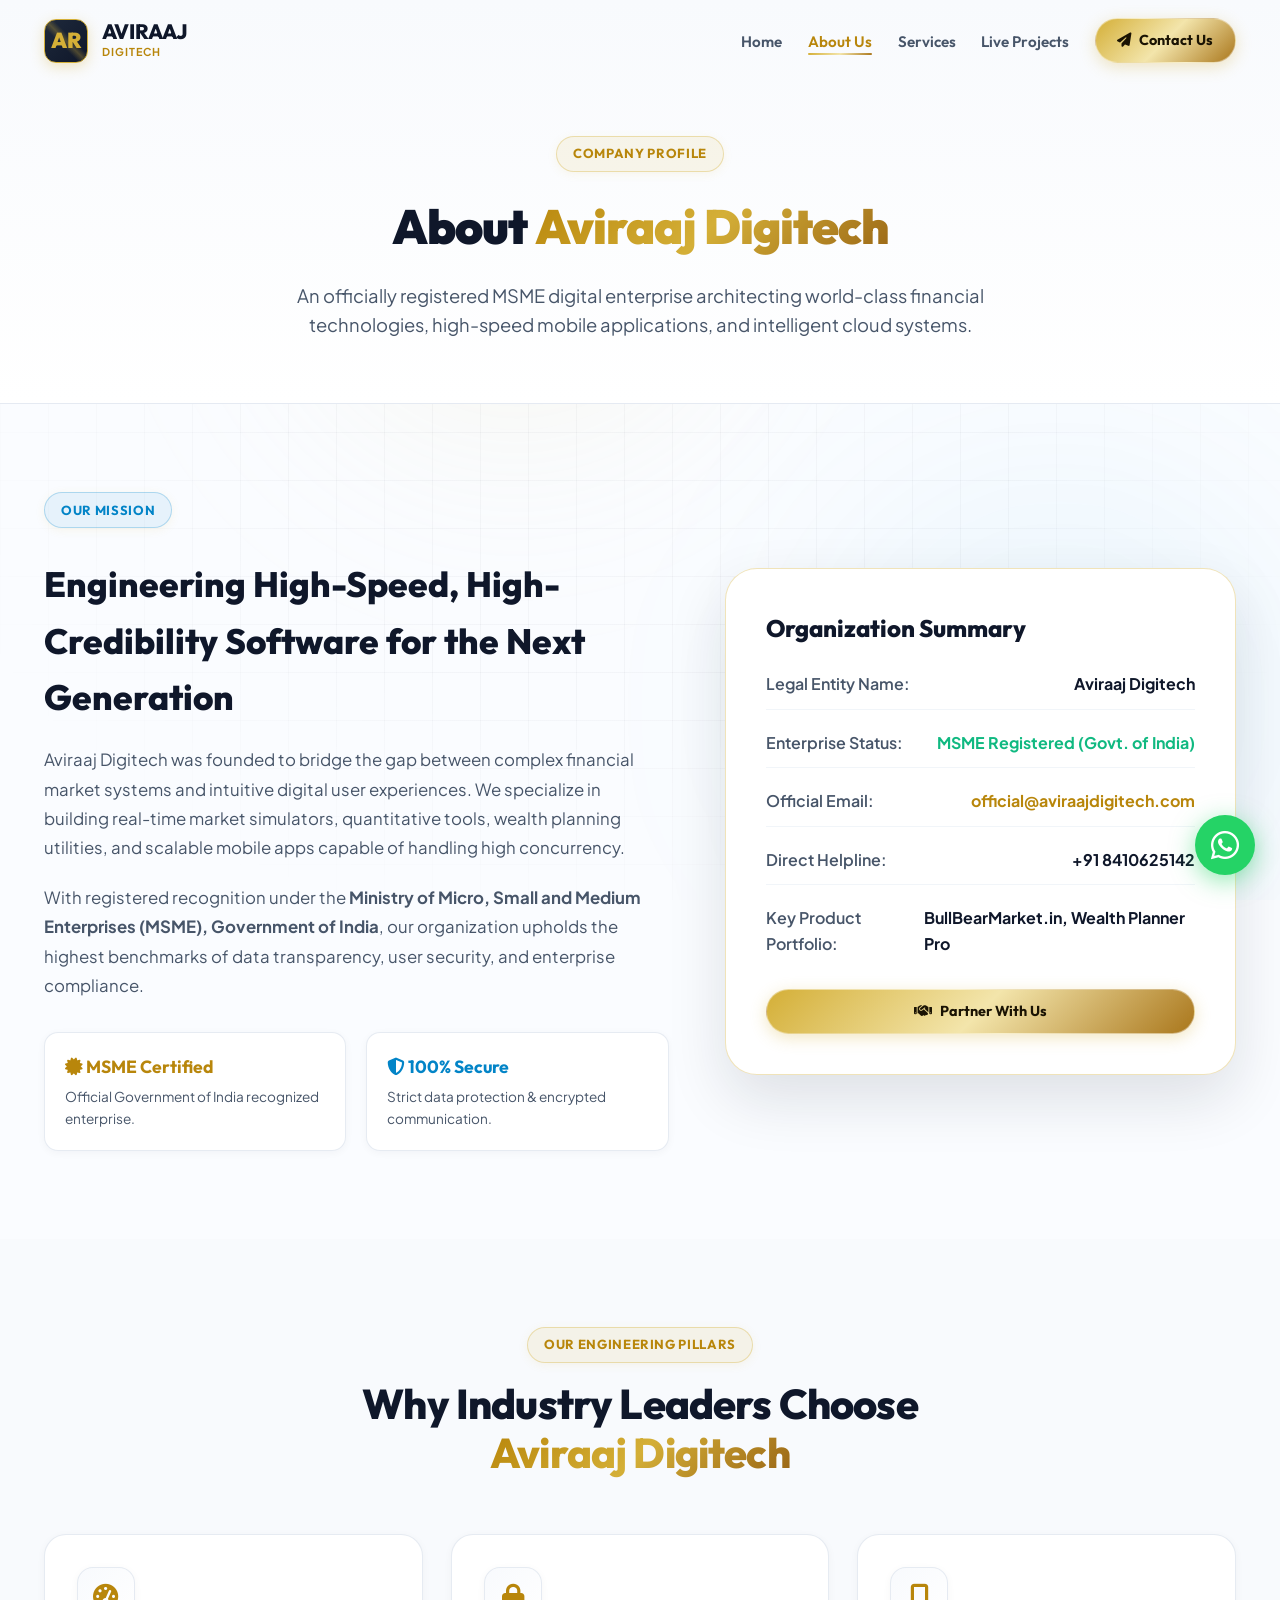
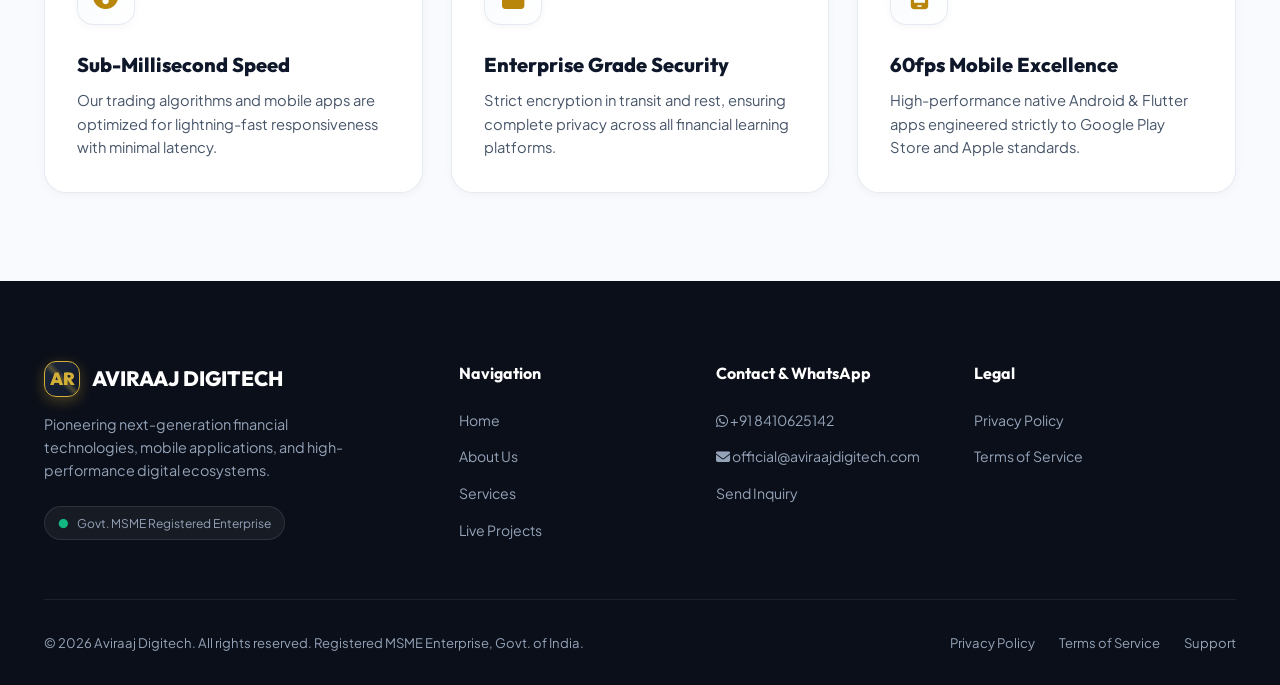
==== about.html @ 22d30ef0 "Transform to full multi-page architecture with real project screenshots, WhatsApp integration and MS" ====
<!DOCTYPE html>
<html lang="en">
<head>
  <meta charset="UTF-8">
  <meta name="viewport" content="width=device-width, initial-scale=1.0">
  <title>About Us | Aviraaj Digitech — MSME Registered Enterprise</title>
  <meta name="description" content="Learn about Aviraaj Digitech, an MSME registered digital technologies company engineering modern FinTech platforms, Android/iOS mobile apps, and scalable web software.">
  <meta name="robots" content="index, follow">
  <link rel="canonical" href="https://aviraajdigitech.com/about.html">

  <link rel="icon" type="image/jpeg" href="assets/logo.jpg">
  <link rel="stylesheet" href="https://cdnjs.cloudflare.com/ajax/libs/font-awesome/6.5.1/css/all.min.css">
  <link rel="stylesheet" href="css/style.css">
</head>
<body>

  <div class="ambient-bg">
    <div class="ambient-blob-1"></div>
    <div class="ambient-blob-2"></div>
    <div class="bg-grid-pattern"></div>
  </div>

  <a href="https://wa.me/918410625142?text=Hello%20Aviraaj%20Digitech%2C%20I%20want%20to%20know%20more%20about%20your%20company." target="_blank" rel="noopener noreferrer" class="floating-whatsapp-btn" title="Chat on WhatsApp with Aviraaj Digitech">
    <i class="fab fa-whatsapp"></i>
  </a>

  <!-- Header Navigation -->
  <header>
    <nav class="navbar scrolled" id="navbar">
      <div class="nav-container">
        <a href="index.html" class="brand-logo">
          <div class="brand-icon-box">AR</div>
          <div class="brand-text">
            <span class="brand-name">AVIRAAJ</span>
            <span class="brand-tagline">DIGITECH</span>
          </div>
        </a>

        <ul class="nav-menu" id="navMenu">
          <li><a href="index.html" class="nav-link">Home</a></li>
          <li><a href="about.html" class="nav-link active">About Us</a></li>
          <li><a href="services.html" class="nav-link">Services</a></li>
          <li><a href="projects.html" class="nav-link">Live Projects</a></li>
          <li><a href="contact.html" class="nav-cta-btn"><i class="fas fa-paper-plane"></i> Contact Us</a></li>
        </ul>

        <button class="mobile-toggle" id="mobileToggle" aria-label="Toggle navigation">
          <i class="fas fa-bars"></i>
        </button>
      </div>
    </nav>
  </header>

  <main>
    <!-- Page Hero Header -->
    <section class="page-hero">
      <div class="container">
        <span class="badge-tag">Company Profile</span>
        <h1 class="page-hero-title">About <span class="text-gold-gradient">Aviraaj Digitech</span></h1>
        <p class="page-hero-subtitle">
          An officially registered MSME digital enterprise architecting world-class financial technologies, high-speed mobile applications, and intelligent cloud systems.
        </p>
      </div>
    </section>

    <!-- Main About Section -->
    <section class="section">
      <div class="container">
        <div style="display:grid; grid-template-columns: 1.1fr 0.9fr; gap:3.5rem; align-items:center;">
          <div>
            <span class="badge-tag blue">Our Mission</span>
            <h2 style="font-family:var(--font-heading); font-size:2.2rem; font-weight:800; color:var(--text-dark); margin:0.75rem 0 1.25rem 0;">
              Engineering High-Speed, High-Credibility Software for the Next Generation
            </h2>
            <p style="color:var(--text-muted); font-size:1.05rem; line-height:1.75; margin-bottom:1.25rem;">
              Aviraaj Digitech was founded to bridge the gap between complex financial market systems and intuitive digital user experiences. We specialize in building real-time market simulators, quantitative tools, wealth planning utilities, and scalable mobile apps capable of handling high concurrency.
            </p>
            <p style="color:var(--text-muted); font-size:1.05rem; line-height:1.75; margin-bottom:2rem;">
              With registered recognition under the <strong>Ministry of Micro, Small and Medium Enterprises (MSME), Government of India</strong>, our organization upholds the highest benchmarks of data transparency, user security, and enterprise compliance.
            </p>

            <div style="display:grid; grid-template-columns: 1fr 1fr; gap:1.25rem;">
              <div style="background:#FFFFFF; border:1px solid var(--border-subtle); padding:1.25rem; border-radius:var(--radius-md); box-shadow:var(--shadow-sm);">
                <h4 style="font-family:var(--font-heading); font-size:1.1rem; font-weight:700; color:var(--primary-gold-dark);"><i class="fas fa-certificate"></i> MSME Certified</h4>
                <p style="font-size:0.85rem; color:var(--text-muted); margin-top:0.3rem;">Official Government of India recognized enterprise.</p>
              </div>
              <div style="background:#FFFFFF; border:1px solid var(--border-subtle); padding:1.25rem; border-radius:var(--radius-md); box-shadow:var(--shadow-sm);">
                <h4 style="font-family:var(--font-heading); font-size:1.1rem; font-weight:700; color:var(--tech-blue);"><i class="fas fa-shield-halved"></i> 100% Secure</h4>
                <p style="font-size:0.85rem; color:var(--text-muted); margin-top:0.3rem;">Strict data protection & encrypted communication.</p>
              </div>
            </div>
          </div>

          <div>
            <div style="background:#FFFFFF; border:1px solid var(--border-gold); border-radius:var(--radius-xl); padding:2.5rem; box-shadow:var(--shadow-xl);">
              <h3 style="font-family:var(--font-heading); font-size:1.5rem; font-weight:800; margin-bottom:1.5rem; color:var(--text-dark);">
                Organization Summary
              </h3>
              
              <div style="display:flex; flex-direction:column; gap:1.25rem;">
                <div style="display:flex; justify-content:space-between; border-bottom:1px solid var(--bg-subtle); padding-bottom:0.75rem;">
                  <span style="font-weight:600; color:var(--text-muted);">Legal Entity Name:</span>
                  <span style="font-weight:700; color:var(--text-dark);">Aviraaj Digitech</span>
                </div>
                <div style="display:flex; justify-content:space-between; border-bottom:1px solid var(--bg-subtle); padding-bottom:0.75rem;">
                  <span style="font-weight:600; color:var(--text-muted);">Enterprise Status:</span>
                  <span style="font-weight:700; color:#10B981;">MSME Registered (Govt. of India)</span>
                </div>
                <div style="display:flex; justify-content:space-between; border-bottom:1px solid var(--bg-subtle); padding-bottom:0.75rem;">
                  <span style="font-weight:600; color:var(--text-muted);">Official Email:</span>
                  <span style="font-weight:700; color:var(--primary-gold-dark);">official@aviraajdigitech.com</span>
                </div>
                <div style="display:flex; justify-content:space-between; border-bottom:1px solid var(--bg-subtle); padding-bottom:0.75rem;">
                  <span style="font-weight:600; color:var(--text-muted);">Direct Helpline:</span>
                  <span style="font-weight:700; color:var(--text-dark);">+91 8410625142</span>
                </div>
                <div style="display:flex; justify-content:space-between;">
                  <span style="font-weight:600; color:var(--text-muted);">Key Product Portfolio:</span>
                  <span style="font-weight:700; color:var(--text-dark);">BullBearMarket.in, Wealth Planner Pro</span>
                </div>
              </div>

              <div style="margin-top:2rem;">
                <a href="contact.html" class="nav-cta-btn" style="width:100%; justify-content:center;">
                  <i class="fas fa-handshake"></i> Partner With Us
                </a>
              </div>
            </div>
          </div>
        </div>
      </div>
    </section>

    <!-- CORE PILLARS SECTION -->
    <section class="section" style="background:var(--bg-accent-light);">
      <div class="container">
        <div class="section-header">
          <span class="badge-tag">Our Engineering Pillars</span>
          <h2 class="section-title">Why Industry Leaders Choose <span class="text-gold-gradient">Aviraaj Digitech</span></h2>
        </div>

        <div style="display:grid; grid-template-columns:repeat(3, 1fr); gap:1.75rem;">
          <div style="background:#FFFFFF; border:1px solid var(--border-subtle); border-radius:var(--radius-lg); padding:2rem; box-shadow:var(--shadow-sm);">
            <div class="service-icon-box"><i class="fas fa-gauge-high"></i></div>
            <h3 style="font-family:var(--font-heading); font-size:1.25rem; font-weight:800; margin-bottom:0.5rem;">Sub-Millisecond Speed</h3>
            <p style="color:var(--text-muted); font-size:0.92rem; line-height:1.6;">Our trading algorithms and mobile apps are optimized for lightning-fast responsiveness with minimal latency.</p>
          </div>

          <div style="background:#FFFFFF; border:1px solid var(--border-subtle); border-radius:var(--radius-lg); padding:2rem; box-shadow:var(--shadow-sm);">
            <div class="service-icon-box"><i class="fas fa-lock"></i></div>
            <h3 style="font-family:var(--font-heading); font-size:1.25rem; font-weight:800; margin-bottom:0.5rem;">Enterprise Grade Security</h3>
            <p style="color:var(--text-muted); font-size:0.92rem; line-height:1.6;">Strict encryption in transit and rest, ensuring complete privacy across all financial learning platforms.</p>
          </div>

          <div style="background:#FFFFFF; border:1px solid var(--border-subtle); border-radius:var(--radius-lg); padding:2rem; box-shadow:var(--shadow-sm);">
            <div class="service-icon-box"><i class="fas fa-mobile-screen"></i></div>
            <h3 style="font-family:var(--font-heading); font-size:1.25rem; font-weight:800; margin-bottom:0.5rem;">60fps Mobile Excellence</h3>
            <p style="color:var(--text-muted); font-size:0.92rem; line-height:1.6;">High-performance native Android & Flutter apps engineered strictly to Google Play Store and Apple standards.</p>
          </div>
        </div>
      </div>
    </section>
  </main>

  <footer class="footer">
    <div class="container">
      <div class="footer-top-grid">
        <div class="footer-brand">
          <div style="display:flex; align-items:center; gap:0.75rem; margin-bottom:1rem;">
            <div class="brand-icon-box" style="width:36px; height:36px; font-size:1.1rem;">AR</div>
            <h3 style="margin:0; font-size:1.3rem;">AVIRAAJ DIGITECH</h3>
          </div>
          <p>Pioneering next-generation financial technologies, mobile applications, and high-performance digital ecosystems.</p>
          <div style="display:inline-flex; align-items:center; gap:0.5rem; background:rgba(255,255,255,0.05); padding:0.4rem 0.8rem; border-radius:20px; font-size:0.75rem; border:1px solid rgba(255,255,255,0.1);">
            <span style="color:#10B981;">●</span> Govt. MSME Registered Enterprise
          </div>
        </div>

        <div class="footer-col">
          <h4>Navigation</h4>
          <ul class="footer-links">
            <li class="footer-link"><a href="index.html">Home</a></li>
            <li class="footer-link"><a href="about.html">About Us</a></li>
            <li class="footer-link"><a href="services.html">Services</a></li>
            <li class="footer-link"><a href="projects.html">Live Projects</a></li>
          </ul>
        </div>

        <div class="footer-col">
          <h4>Contact & WhatsApp</h4>
          <ul class="footer-links">
            <li class="footer-link"><a href="https://wa.me/918410625142" target="_blank" rel="noopener noreferrer"><i class="fab fa-whatsapp"></i> +91 8410625142</a></li>
            <li class="footer-link"><a href="mailto:official@aviraajdigitech.com"><i class="fas fa-envelope"></i> official@aviraajdigitech.com</a></li>
            <li class="footer-link"><a href="contact.html">Send Inquiry</a></li>
          </ul>
        </div>

        <div class="footer-col">
          <h4>Legal</h4>
          <ul class="footer-links">
            <li class="footer-link"><a href="privacy.html">Privacy Policy</a></li>
            <li class="footer-link"><a href="terms.html">Terms of Service</a></li>
          </ul>
        </div>
      </div>

      <div class="footer-bottom">
        <div>© 2026 Aviraaj Digitech. All rights reserved. Registered MSME Enterprise, Govt. of India.</div>
        <div class="footer-legal-links">
          <a href="privacy.html">Privacy Policy</a>
          <a href="terms.html">Terms of Service</a>
          <a href="contact.html">Support</a>
        </div>
      </div>
    </div>
  </footer>

  <script src="js/main.js"></script>
</body>
</html>
---- css/style.css ----
/* ==========================================================================
   AVIRAAJ DIGITECH - OFFICIAL MULTI-PAGE CORPORATE PORTFOLIO
   Theme: Modern Light Tech & Gold FinTech Aesthetic (Apple / Stripe standard)
   ========================================================================== */

@import url('https://fonts.googleapis.com/css2?family=Outfit:wght@300;400;500;600;700;800;900&family=Plus+Jakarta+Sans:wght@300;400;500;600;700;800&family=JetBrains+Mono:wght@400;600;700&display=swap');

:root {
  /* Color Tokens */
  --bg-main: #FAFCFF;
  --bg-surface: #FFFFFF;
  --bg-card: rgba(255, 255, 255, 0.9);
  --bg-subtle: #F1F5F9;
  --bg-accent-light: #F8FAFD;
  
  /* Primary & Accents */
  --primary-gold: #D4AF37;
  --primary-gold-dark: #B8860B;
  --primary-gold-light: #FDF4D8;
  --gold-gradient: linear-gradient(135deg, #D4AF37 0%, #F3E5AB 50%, #AA771C 100%);
  --gold-text-gradient: linear-gradient(135deg, #B8860B 0%, #D4AF37 50%, #996515 100%);
  
  --tech-blue: #0284C7;
  --tech-blue-gradient: linear-gradient(135deg, #0284C7 0%, #2563EB 100%);
  --fintech-green: #10B981;
  --fintech-green-gradient: linear-gradient(135deg, #10B981 0%, #059669 100%);
  --whatsapp-green: #25D366;
  
  /* Typography */
  --text-dark: #0F172A;
  --text-muted: #475569;
  --text-subtle: #64748B;
  --text-light: #94A3B8;
  
  /* Borders & Shadows */
  --border-subtle: rgba(226, 232, 240, 0.85);
  --border-gold: rgba(212, 175, 55, 0.35);
  --border-gold-glow: rgba(212, 175, 55, 0.6);
  --shadow-sm: 0 2px 8px rgba(15, 23, 42, 0.04);
  --shadow-md: 0 8px 24px rgba(15, 23, 42, 0.06);
  --shadow-lg: 0 16px 40px rgba(15, 23, 42, 0.08);
  --shadow-xl: 0 24px 60px rgba(15, 23, 42, 0.12);
  --shadow-gold: 0 10px 30px rgba(212, 175, 55, 0.25);

  /* Radii & Font */
  --radius-sm: 8px;
  --radius-md: 14px;
  --radius-lg: 22px;
  --radius-xl: 32px;
  --radius-full: 9999px;
  --transition: all 0.3s cubic-bezier(0.16, 1, 0.3, 1);
  --font-heading: 'Outfit', -apple-system, BlinkMacSystemFont, sans-serif;
  --font-body: 'Plus Jakarta Sans', -apple-system, BlinkMacSystemFont, sans-serif;
  --font-mono: 'JetBrains Mono', monospace;
}

*, *::before, *::after {
  margin: 0;
  padding: 0;
  box-sizing: border-box;
}

html {
  scroll-behavior: smooth;
  font-size: 16px;
  background-color: var(--bg-main);
  color: var(--text-dark);
}

body {
  font-family: var(--font-body);
  line-height: 1.6;
  background: var(--bg-main);
  overflow-x: hidden;
  position: relative;
  -webkit-font-smoothing: antialiased;
}

/* Ambient Animated Lighting */
.ambient-bg {
  position: fixed;
  top: 0;
  left: 0;
  width: 100vw;
  height: 100vh;
  pointer-events: none;
  z-index: 0;
  overflow: hidden;
}

.ambient-blob-1 {
  position: absolute;
  top: -10%;
  left: 15%;
  width: 650px;
  height: 650px;
  background: radial-gradient(circle, rgba(212, 175, 55, 0.12) 0%, rgba(253, 244, 216, 0.05) 50%, transparent 70%);
  filter: blur(80px);
  animation: floatOrb 22s infinite alternate ease-in-out;
}

.ambient-blob-2 {
  position: absolute;
  top: 40%;
  right: -10%;
  width: 700px;
  height: 700px;
  background: radial-gradient(circle, rgba(2, 132, 199, 0.08) 0%, rgba(56, 189, 248, 0.03) 50%, transparent 70%);
  filter: blur(90px);
  animation: floatOrb 28s infinite alternate-reverse ease-in-out;
}

.bg-grid-pattern {
  position: absolute;
  inset: 0;
  background-image: 
    linear-gradient(to right, rgba(15, 23, 42, 0.03) 1px, transparent 1px),
    linear-gradient(to bottom, rgba(15, 23, 42, 0.03) 1px, transparent 1px);
  background-size: 48px 48px;
  mask-image: radial-gradient(ellipse at center, black 40%, transparent 80%);
  -webkit-mask-image: radial-gradient(ellipse at center, black 40%, transparent 80%);
}

@keyframes floatOrb {
  0% { transform: translate(0, 0) scale(1); }
  50% { transform: translate(50px, -30px) scale(1.08); }
  100% { transform: translate(-30px, 50px) scale(0.95); }
}

/* Container & Global Helpers */
.container {
  width: 100%;
  max-width: 1240px;
  margin: 0 auto;
  padding: 0 1.5rem;
  position: relative;
  z-index: 1;
}

.section {
  padding: 5.5rem 0;
  position: relative;
}

.section-header {
  text-align: center;
  max-width: 780px;
  margin: 0 auto 3.5rem auto;
}

.badge-tag {
  display: inline-flex;
  align-items: center;
  gap: 0.5rem;
  padding: 0.4rem 1rem;
  border-radius: var(--radius-full);
  background: rgba(212, 175, 55, 0.1);
  border: 1px solid var(--border-gold);
  color: var(--primary-gold-dark);
  font-family: var(--font-heading);
  font-size: 0.82rem;
  font-weight: 700;
  letter-spacing: 0.05em;
  text-transform: uppercase;
  margin-bottom: 1rem;
  box-shadow: 0 2px 10px rgba(212, 175, 55, 0.1);
}

.badge-tag.blue {
  background: rgba(2, 132, 199, 0.08);
  border-color: rgba(2, 132, 199, 0.25);
  color: var(--tech-blue);
}

.badge-tag.green {
  background: rgba(16, 185, 129, 0.08);
  border-color: rgba(16, 185, 129, 0.25);
  color: var(--fintech-green);
}

.section-title {
  font-family: var(--font-heading);
  font-size: 2.6rem;
  font-weight: 800;
  line-height: 1.2;
  color: var(--text-dark);
  letter-spacing: -0.02em;
  margin-bottom: 1rem;
}

.section-subtitle {
  font-size: 1.1rem;
  color: var(--text-muted);
  font-weight: 400;
  line-height: 1.65;
}

.text-gold-gradient {
  background: var(--gold-text-gradient);
  -webkit-background-clip: text;
  -webkit-text-fill-color: transparent;
  display: inline-block;
}

.text-blue-gradient {
  background: var(--tech-blue-gradient);
  -webkit-background-clip: text;
  -webkit-text-fill-color: transparent;
  display: inline-block;
}

/* NAVBAR */
.navbar {
  position: fixed;
  top: 0;
  left: 0;
  width: 100%;
  z-index: 1000;
  transition: var(--transition);
  padding: 1.1rem 0;
}

.navbar.scrolled {
  background: rgba(255, 255, 255, 0.94);
  backdrop-filter: blur(18px);
  -webkit-backdrop-filter: blur(18px);
  border-bottom: 1px solid rgba(226, 232, 240, 0.85);
  box-shadow: 0 4px 20px rgba(15, 23, 42, 0.04);
  padding: 0.75rem 0;
}

.nav-container {
  display: flex;
  align-items: center;
  justify-content: space-between;
  max-width: 1240px;
  margin: 0 auto;
  padding: 0 1.5rem;
}

/* Brand Logo with 3D Monogram & Correct Double-A */
.brand-logo {
  display: flex;
  align-items: center;
  gap: 0.85rem;
  text-decoration: none;
}

.brand-icon-box {
  width: 44px;
  height: 44px;
  border-radius: 12px;
  background: linear-gradient(135deg, #1E293B 0%, #0F172A 100%);
  border: 1.5px solid var(--primary-gold);
  display: flex;
  align-items: center;
  justify-content: center;
  font-family: var(--font-heading);
  font-size: 1.35rem;
  font-weight: 900;
  color: var(--primary-gold);
  box-shadow: 0 4px 14px rgba(212, 175, 55, 0.3);
  position: relative;
  overflow: hidden;
  transition: transform 0.3s ease;
}

.brand-icon-box::before {
  content: '';
  position: absolute;
  top: 0;
  left: 0;
  width: 100%;
  height: 100%;
  background: linear-gradient(45deg, transparent 40%, rgba(212,175,55,0.3) 50%, transparent 60%);
  animation: shineSheen 4s infinite;
}

.brand-logo:hover .brand-icon-box {
  transform: rotate(4deg) scale(1.06);
}

.brand-text {
  display: flex;
  flex-direction: column;
}

.brand-name {
  font-family: var(--font-heading);
  font-size: 1.3rem;
  font-weight: 800;
  color: var(--text-dark);
  letter-spacing: -0.01em;
  line-height: 1.1;
}

.brand-tagline {
  font-size: 0.68rem;
  font-weight: 700;
  letter-spacing: 0.1em;
  color: var(--primary-gold-dark);
  text-transform: uppercase;
}

.nav-menu {
  display: flex;
  align-items: center;
  list-style: none;
  gap: 1.6rem;
}

.nav-link {
  font-family: var(--font-heading);
  font-size: 0.95rem;
  font-weight: 600;
  color: var(--text-muted);
  text-decoration: none;
  transition: var(--transition);
  position: relative;
  padding: 0.3rem 0;
}

.nav-link:hover, .nav-link.active {
  color: var(--primary-gold-dark);
}

.nav-link::after {
  content: '';
  position: absolute;
  bottom: 0;
  left: 0;
  width: 0;
  height: 2px;
  background: var(--gold-gradient);
  border-radius: 2px;
  transition: width 0.3s ease;
}

.nav-link:hover::after, .nav-link.active::after {
  width: 100%;
}

.nav-cta-btn {
  display: inline-flex;
  align-items: center;
  gap: 0.5rem;
  padding: 0.65rem 1.35rem;
  background: var(--gold-gradient);
  color: #1A1303;
  font-family: var(--font-heading);
  font-size: 0.9rem;
  font-weight: 700;
  border-radius: var(--radius-full);
  text-decoration: none;
  box-shadow: 0 4px 16px rgba(212, 175, 55, 0.3);
  transition: var(--transition);
  border: 1px solid rgba(255, 255, 255, 0.4);
}

.nav-cta-btn:hover {
  transform: translateY(-2px);
  box-shadow: 0 8px 24px rgba(212, 175, 55, 0.45);
}

.mobile-toggle {
  display: none;
  background: transparent;
  border: none;
  font-size: 1.5rem;
  color: var(--text-dark);
  cursor: pointer;
}

/* SUBPAGE HERO HEADER */
.page-hero {
  padding: 8.5rem 0 4rem 0;
  background: linear-gradient(180deg, #F8FAFD 0%, #FFFFFF 100%);
  border-bottom: 1px solid var(--border-subtle);
  text-align: center;
  position: relative;
}

.page-hero-title {
  font-family: var(--font-heading);
  font-size: 3rem;
  font-weight: 900;
  color: var(--text-dark);
  margin-bottom: 1rem;
  letter-spacing: -0.02em;
}

.page-hero-subtitle {
  font-size: 1.15rem;
  color: var(--text-muted);
  max-width: 720px;
  margin: 0 auto;
  line-height: 1.6;
}

/* HERO SECTION (HOME) */
.hero-section {
  padding: 8.5rem 0 5rem 0;
  min-height: 92vh;
  display: flex;
  align-items: center;
  position: relative;
}

.hero-grid {
  display: grid;
  grid-template-columns: 1.15fr 0.85fr;
  gap: 3.5rem;
  align-items: center;
}

.hero-trust-pill {
  display: inline-flex;
  align-items: center;
  gap: 0.75rem;
  background: rgba(255, 255, 255, 0.92);
  padding: 0.45rem 1.15rem;
  border-radius: var(--radius-full);
  border: 1px solid var(--border-gold);
  box-shadow: var(--shadow-sm);
  margin-bottom: 1.5rem;
  font-size: 0.85rem;
  font-weight: 600;
  color: var(--text-dark);
  backdrop-filter: blur(10px);
}

.hero-trust-pill .dot {
  width: 8px;
  height: 8px;
  border-radius: 50%;
  background: var(--fintech-green);
  box-shadow: 0 0 10px var(--fintech-green);
  animation: pulseDot 2s infinite;
}

@keyframes pulseDot {
  0% { transform: scale(0.9); opacity: 0.8; }
  50% { transform: scale(1.3); opacity: 1; }
  100% { transform: scale(0.9); opacity: 0.8; }
}

.hero-title {
  font-family: var(--font-heading);
  font-size: 3.4rem;
  font-weight: 900;
  line-height: 1.15;
  color: var(--text-dark);
  letter-spacing: -0.03em;
  margin-bottom: 1.25rem;
}

.hero-desc {
  font-size: 1.15rem;
  color: var(--text-muted);
  line-height: 1.7;
  margin-bottom: 2rem;
  max-width: 580px;
}

.hero-actions {
  display: flex;
  align-items: center;
  gap: 1.25rem;
  flex-wrap: wrap;
  margin-bottom: 2.5rem;
}

.btn-primary-3d {
  display: inline-flex;
  align-items: center;
  gap: 0.6rem;
  padding: 0.9rem 2rem;
  background: var(--gold-gradient);
  color: #1A1303;
  font-family: var(--font-heading);
  font-size: 1rem;
  font-weight: 700;
  border-radius: var(--radius-full);
  text-decoration: none;
  box-shadow: 0 8px 25px rgba(212, 175, 55, 0.35);
  transition: var(--transition);
  border: 1px solid rgba(255, 255, 255, 0.6);
  position: relative;
  overflow: hidden;
}

.btn-primary-3d::after {
  content: '';
  position: absolute;
  top: -50%;
  left: -50%;
  width: 200%;
  height: 200%;
  background: linear-gradient(60deg, transparent 20%, rgba(255, 255, 255, 0.5) 45%, rgba(255, 255, 255, 0.8) 50%, transparent 60%);
  transform: rotate(30deg) translateX(-100%);
  animation: shineSheen 4.5s infinite;
}

@keyframes shineSheen {
  0%, 60% { transform: rotate(30deg) translateX(-100%); }
  100% { transform: rotate(30deg) translateX(100%); }
}

.btn-primary-3d:hover {
  transform: translateY(-3px) scale(1.02);
  box-shadow: 0 12px 35px rgba(212, 175, 55, 0.5);
}

.btn-whatsapp-hero {
  display: inline-flex;
  align-items: center;
  gap: 0.6rem;
  padding: 0.9rem 1.8rem;
  background: #25D366;
  color: #FFFFFF;
  font-family: var(--font-heading);
  font-size: 1rem;
  font-weight: 700;
  border-radius: var(--radius-full);
  text-decoration: none;
  box-shadow: 0 4px 18px rgba(37, 211, 102, 0.35);
  transition: var(--transition);
}

.btn-whatsapp-hero:hover {
  transform: translateY(-2px);
  box-shadow: 0 8px 25px rgba(37, 211, 102, 0.5);
  background: #20BA5A;
}

.btn-secondary-glass {
  display: inline-flex;
  align-items: center;
  gap: 0.6rem;
  padding: 0.9rem 1.8rem;
  background: rgba(255, 255, 255, 0.85);
  color: var(--text-dark);
  font-family: var(--font-heading);
  font-size: 1rem;
  font-weight: 700;
  border-radius: var(--radius-full);
  text-decoration: none;
  border: 1px solid var(--border-subtle);
  box-shadow: var(--shadow-sm);
  backdrop-filter: blur(10px);
  transition: var(--transition);
}

.btn-secondary-glass:hover {
  background: #FFFFFF;
  border-color: var(--primary-gold);
  transform: translateY(-2px);
  box-shadow: var(--shadow-md);
  color: var(--primary-gold-dark);
}

/* Quick Metrics Row */
.hero-stats-row {
  display: grid;
  grid-template-columns: repeat(3, 1fr);
  gap: 1.5rem;
  padding-top: 1.5rem;
  border-top: 1px solid rgba(226, 232, 240, 0.85);
}

.stat-item {
  display: flex;
  flex-direction: column;
}

.stat-num {
  font-family: var(--font-heading);
  font-size: 1.75rem;
  font-weight: 800;
  color: var(--text-dark);
  line-height: 1.1;
}

.stat-label {
  font-size: 0.82rem;
  color: var(--text-subtle);
  font-weight: 500;
  margin-top: 0.2rem;
}

/* 3D Visual Stage */
.hero-visual-stage {
  position: relative;
  display: flex;
  justify-content: center;
  align-items: center;
  perspective: 1200px;
}

.hero-canvas-container {
  position: absolute;
  inset: -15%;
  z-index: 1;
  pointer-events: none;
}

#hero-3d-canvas {
  width: 100%;
  height: 100%;
}

.device-phone-3d {
  position: relative;
  width: 320px;
  height: 640px;
  background: #0B0F19;
  border-radius: 46px;
  box-shadow: 
    0 25px 60px -15px rgba(15, 23, 42, 0.25),
    0 0 0 10px #1E293B,
    0 0 0 12px #334155,
    0 0 40px rgba(212, 175, 55, 0.25);
  overflow: hidden;
  z-index: 2;
  transform: rotateY(-8deg) rotateX(6deg);
  transition: transform 0.5s cubic-bezier(0.16, 1, 0.3, 1), box-shadow 0.5s ease;
  transform-style: preserve-3d;
}

.device-phone-3d:hover {
  transform: rotateY(0deg) rotateX(0deg) scale(1.02);
  box-shadow: 
    0 35px 80px -15px rgba(15, 23, 42, 0.3),
    0 0 0 10px #1E293B,
    0 0 0 12px #D4AF37,
    0 0 60px rgba(212, 175, 55, 0.4);
}

.phone-screen {
  width: 100%;
  height: 100%;
  background: #0A0E17;
  color: #FFFFFF;
  display: flex;
  flex-direction: column;
  padding: 1.25rem 1rem 1rem 1rem;
  overflow: hidden;
  position: relative;
  font-family: var(--font-body);
}

.phone-notch {
  width: 110px;
  height: 22px;
  background: #1E293B;
  border-radius: 0 0 14px 14px;
  margin: -1.25rem auto 0.75rem auto;
  display: flex;
  align-items: center;
  justify-content: center;
  gap: 8px;
}

.notch-camera {
  width: 8px;
  height: 8px;
  background: #0284C7;
  border-radius: 50%;
}

.notch-speaker {
  width: 40px;
  height: 3px;
  background: #334155;
  border-radius: 2px;
}

.phone-header {
  display: flex;
  align-items: center;
  justify-content: space-between;
  margin-bottom: 1rem;
}

.phone-brand-mini {
  display: flex;
  align-items: center;
  gap: 0.5rem;
}

.phone-brand-icon {
  width: 24px;
  height: 24px;
  background: var(--gold-gradient);
  color: #1A1303;
  border-radius: 6px;
  display: flex;
  align-items: center;
  justify-content: center;
  font-size: 0.75rem;
  font-weight: 900;
}

.phone-brand-title {
  font-size: 0.75rem;
  font-weight: 700;
  color: #F8FAFC;
}

.phone-status-badge {
  font-size: 0.65rem;
  padding: 0.2rem 0.5rem;
  background: rgba(16, 185, 129, 0.15);
  color: #10B981;
  border-radius: 20px;
  font-weight: 600;
  border: 1px solid rgba(16, 185, 129, 0.3);
}

.phone-balance-card {
  background: linear-gradient(135deg, rgba(30, 41, 59, 0.85) 0%, rgba(15, 23, 42, 0.95) 100%);
  border: 1px solid rgba(212, 175, 55, 0.3);
  border-radius: 16px;
  padding: 1rem;
  margin-bottom: 0.85rem;
  box-shadow: 0 4px 15px rgba(0,0,0,0.3);
}

.balance-title {
  font-size: 0.7rem;
  color: #94A3B8;
  text-transform: uppercase;
  letter-spacing: 0.05em;
}

.balance-value {
  font-family: var(--font-heading);
  font-size: 1.35rem;
  font-weight: 800;
  color: #FFFFFF;
  margin: 0.2rem 0;
}

.balance-growth {
  display: flex;
  align-items: center;
  gap: 0.3rem;
  font-size: 0.75rem;
  color: #10B981;
  font-weight: 600;
}

.phone-chart-container {
  height: 80px;
  width: 100%;
  margin-top: 0.5rem;
  position: relative;
}

.phone-chart-svg {
  width: 100%;
  height: 100%;
  overflow: visible;
}

.phone-stock-list {
  display: flex;
  flex-direction: column;
  gap: 0.5rem;
  flex: 1;
}

.phone-stock-row {
  display: flex;
  align-items: center;
  justify-content: space-between;
  padding: 0.5rem 0.6rem;
  background: rgba(30, 41, 59, 0.5);
  border-radius: 10px;
  font-size: 0.75rem;
  border: 1px solid rgba(255, 255, 255, 0.05);
}

.stock-symbol {
  font-weight: 700;
  color: #F1F5F9;
}

.stock-name {
  font-size: 0.62rem;
  color: #64748B;
}

.stock-price-box {
  text-align: right;
}

.stock-price {
  font-weight: 700;
  color: #FFFFFF;
  font-family: var(--font-mono);
}

.stock-change {
  font-size: 0.65rem;
  font-weight: 600;
}

.stock-change.up { color: #10B981; }

.phone-nav-bar {
  display: flex;
  justify-content: space-around;
  padding: 0.6rem 0;
  background: rgba(15, 23, 42, 0.95);
  border-radius: 14px;
  border: 1px solid rgba(255, 255, 255, 0.08);
  margin-top: auto;
}

.phone-nav-item {
  font-size: 0.68rem;
  color: #94A3B8;
  display: flex;
  flex-direction: column;
  align-items: center;
  gap: 2px;
  cursor: pointer;
}

.phone-nav-item.active {
  color: var(--primary-gold);
  font-weight: 700;
}

.floating-chip {
  position: absolute;
  background: rgba(255, 255, 255, 0.92);
  backdrop-filter: blur(14px);
  -webkit-backdrop-filter: blur(14px);
  padding: 0.6rem 1.1rem;
  border-radius: var(--radius-md);
  border: 1px solid var(--border-gold);
  box-shadow: var(--shadow-lg), var(--shadow-gold);
  display: flex;
  align-items: center;
  gap: 0.6rem;
  z-index: 3;
  animation: floatChip 5s infinite ease-in-out;
}

.floating-chip.top-left {
  top: 12%;
  left: -20%;
  animation-delay: 0s;
}

.floating-chip.bottom-right {
  bottom: 18%;
  right: -22%;
  animation-delay: 2.5s;
}

.floating-chip .chip-icon { font-size: 1.25rem; }
.floating-chip .chip-title {
  font-family: var(--font-heading);
  font-size: 0.8rem;
  font-weight: 700;
  color: var(--text-dark);
}
.floating-chip .chip-desc {
  font-size: 0.68rem;
  color: var(--primary-gold-dark);
  font-weight: 600;
}

@keyframes floatChip {
  0%, 100% { transform: translateY(0); }
  50% { transform: translateY(-12px); }
}

/* REAL PROJECT SHOWCASE CARDS */
.showcase-grid-real {
  display: grid;
  grid-template-columns: repeat(2, 1fr);
  gap: 2.5rem;
}

.project-real-card {
  background: #FFFFFF;
  border: 1px solid var(--border-subtle);
  border-radius: var(--radius-xl);
  overflow: hidden;
  box-shadow: var(--shadow-lg);
  display: flex;
  flex-direction: column;
  transition: var(--transition);
}

.project-real-card:hover {
  transform: translateY(-6px);
  box-shadow: var(--shadow-xl), var(--shadow-gold);
  border-color: var(--border-gold);
}

.project-img-wrapper {
  width: 100%;
  height: 280px;
  background: #0B0F19;
  position: relative;
  overflow: hidden;
  display: flex;
  align-items: center;
  justify-content: center;
}

.project-img-wrapper img {
  width: 100%;
  height: 100%;
  object-fit: cover;
  transition: transform 0.5s ease;
}

.project-real-card:hover .project-img-wrapper img {
  transform: scale(1.05);
}

.project-real-body {
  padding: 2rem;
  display: flex;
  flex-direction: column;
  flex: 1;
}

.project-real-body h3 {
  font-family: var(--font-heading);
  font-size: 1.5rem;
  font-weight: 800;
  color: var(--text-dark);
  margin-bottom: 0.4rem;
}

.project-real-body p {
  font-size: 0.95rem;
  color: var(--text-muted);
  line-height: 1.65;
  margin-bottom: 1.5rem;
}

.project-feat-badges {
  display: flex;
  flex-wrap: wrap;
  gap: 0.5rem;
  margin-bottom: 1.75rem;
}

.project-feat-badge {
  font-size: 0.78rem;
  font-weight: 600;
  padding: 0.35rem 0.75rem;
  background: var(--bg-subtle);
  border-radius: var(--radius-sm);
  color: var(--text-dark);
}

/* SERVICES GRID */
.services-grid {
  display: grid;
  grid-template-columns: repeat(3, 1fr);
  gap: 1.75rem;
}

.service-card {
  background: var(--bg-surface);
  border: 1px solid var(--border-subtle);
  border-radius: var(--radius-lg);
  padding: 2.25rem 1.75rem;
  box-shadow: var(--shadow-sm);
  transition: var(--transition);
  position: relative;
  overflow: hidden;
  display: flex;
  flex-direction: column;
}

.service-card::after {
  content: '';
  position: absolute;
  bottom: 0;
  left: 0;
  width: 100%;
  height: 3px;
  background: var(--gold-gradient);
  transform: scaleX(0);
  transform-origin: left;
  transition: transform 0.35s ease;
}

.service-card:hover {
  transform: translateY(-6px);
  box-shadow: var(--shadow-xl);
  border-color: var(--border-gold);
}

.service-card:hover::after {
  transform: scaleX(1);
}

.service-icon-box {
  width: 58px;
  height: 58px;
  border-radius: 16px;
  background: linear-gradient(135deg, #F8FAFD 0%, #FFFFFF 100%);
  border: 1px solid var(--border-subtle);
  display: flex;
  align-items: center;
  justify-content: center;
  font-size: 1.6rem;
  color: var(--primary-gold-dark);
  margin-bottom: 1.5rem;
  box-shadow: var(--shadow-sm);
  transition: var(--transition);
}

.service-card:hover .service-icon-box {
  background: var(--gold-gradient);
  color: #1A1303;
  transform: rotate(-6deg) scale(1.08);
  box-shadow: 0 8px 20px rgba(212, 175, 55, 0.35);
}

.service-card h3 {
  font-family: var(--font-heading);
  font-size: 1.3rem;
  font-weight: 800;
  color: var(--text-dark);
  margin-bottom: 0.75rem;
}

.service-card p {
  color: var(--text-muted);
  font-size: 0.92rem;
  line-height: 1.65;
  margin-bottom: 1.25rem;
}

.service-tags {
  display: flex;
  flex-wrap: wrap;
  gap: 0.4rem;
  margin-top: auto;
}

.service-tag-item {
  font-size: 0.75rem;
  font-weight: 600;
  padding: 0.25rem 0.6rem;
  background: var(--bg-subtle);
  color: var(--text-subtle);
  border-radius: 6px;
}

/* CONTACT PAGE CARDS */
.contact-hub-grid {
  display: grid;
  grid-template-columns: repeat(3, 1fr);
  gap: 1.5rem;
  margin-bottom: 3.5rem;
}

.contact-hub-card {
  background: #FFFFFF;
  border: 1px solid var(--border-subtle);
  border-radius: var(--radius-lg);
  padding: 2rem;
  text-align: center;
  box-shadow: var(--shadow-sm);
  transition: var(--transition);
  display: flex;
  flex-direction: column;
  align-items: center;
}

.contact-hub-card:hover {
  transform: translateY(-4px);
  border-color: var(--primary-gold);
  box-shadow: var(--shadow-md);
}

.contact-hub-icon {
  width: 60px;
  height: 60px;
  border-radius: 50%;
  display: flex;
  align-items: center;
  justify-content: center;
  font-size: 1.6rem;
  margin-bottom: 1.25rem;
}

.contact-hub-icon.whatsapp { background: rgba(37, 211, 102, 0.12); color: #25D366; }
.contact-hub-icon.email { background: rgba(212, 175, 55, 0.12); color: var(--primary-gold-dark); }
.contact-hub-icon.location { background: rgba(2, 132, 199, 0.12); color: var(--tech-blue); }

.contact-hub-card h3 {
  font-family: var(--font-heading);
  font-size: 1.25rem;
  font-weight: 800;
  margin-bottom: 0.4rem;
}

.contact-hub-card p {
  font-size: 0.9rem;
  color: var(--text-muted);
  margin-bottom: 1.25rem;
}

.btn-contact-action {
  display: inline-flex;
  align-items: center;
  gap: 0.5rem;
  padding: 0.6rem 1.4rem;
  border-radius: var(--radius-full);
  font-family: var(--font-heading);
  font-size: 0.88rem;
  font-weight: 700;
  text-decoration: none;
  transition: var(--transition);
}

.btn-contact-action.wa {
  background: #25D366;
  color: #FFFFFF;
}

.btn-contact-action.mail {
  background: var(--text-dark);
  color: #FFFFFF;
}

/* FLOATING WHATSAPP BUTTON */
.floating-whatsapp-btn {
  position: fixed;
  bottom: 25px;
  right: 25px;
  width: 60px;
  height: 60px;
  background: #25D366;
  color: #FFFFFF;
  border-radius: 50%;
  display: flex;
  align-items: center;
  justify-content: center;
  font-size: 2rem;
  box-shadow: 0 6px 25px rgba(37, 211, 102, 0.5);
  z-index: 9999;
  text-decoration: none;
  transition: transform 0.3s ease, box-shadow 0.3s ease;
  animation: pulseWa 2.5s infinite;
}

.floating-whatsapp-btn:hover {
  transform: scale(1.1);
  box-shadow: 0 10px 30px rgba(37, 211, 102, 0.7);
}

@keyframes pulseWa {
  0% { box-shadow: 0 0 0 0 rgba(37, 211, 102, 0.6); }
  70% { box-shadow: 0 0 0 15px rgba(37, 211, 102, 0); }
  100% { box-shadow: 0 0 0 0 rgba(37, 211, 102, 0); }
}

/* LEGAL CONTENT PAGES */
.legal-content-card {
  background: #FFFFFF;
  border: 1px solid var(--border-subtle);
  border-radius: var(--radius-xl);
  padding: 3.5rem;
  box-shadow: var(--shadow-md);
  margin: 2rem auto;
  max-width: 960px;
}

.legal-content-card h2 {
  font-family: var(--font-heading);
  font-size: 1.45rem;
  font-weight: 800;
  color: var(--text-dark);
  margin: 2.2rem 0 0.75rem 0;
  padding-bottom: 0.4rem;
  border-bottom: 2px solid var(--bg-subtle);
}

.legal-content-card h2:first-of-type { margin-top: 0; }
.legal-content-card p, .legal-content-card li {
  color: var(--text-muted);
  font-size: 1rem;
  line-height: 1.75;
  margin-bottom: 1rem;
}
.legal-content-card ul { padding-left: 1.5rem; margin-bottom: 1.5rem; }

/* FOOTER */
.footer {
  background: #0B0F19;
  color: #94A3B8;
  padding: 5rem 0 2rem 0;
  position: relative;
  overflow: hidden;
}

.footer-top-grid {
  display: grid;
  grid-template-columns: 1.4fr 0.8fr 0.8fr 1fr;
  gap: 3rem;
  padding-bottom: 3.5rem;
  border-bottom: 1px solid rgba(255, 255, 255, 0.08);
}

.footer-brand h3 {
  font-family: var(--font-heading);
  font-size: 1.4rem;
  font-weight: 800;
  color: #FFFFFF;
  margin-bottom: 0.75rem;
}

.footer-brand p {
  font-size: 0.9rem;
  line-height: 1.6;
  margin-bottom: 1.5rem;
  max-width: 320px;
}

.footer-col h4 {
  font-family: var(--font-heading);
  font-size: 1rem;
  font-weight: 700;
  color: #FFFFFF;
  margin-bottom: 1.25rem;
}

.footer-links {
  list-style: none;
  display: flex;
  flex-direction: column;
  gap: 0.7rem;
}

.footer-link a {
  color: #94A3B8;
  text-decoration: none;
  font-size: 0.88rem;
  transition: color 0.2s ease;
}

.footer-link a:hover { color: var(--primary-gold); }

.footer-bottom {
  display: flex;
  align-items: center;
  justify-content: space-between;
  padding-top: 2rem;
  font-size: 0.82rem;
}

.footer-legal-links {
  display: flex;
  gap: 1.5rem;
}

.footer-legal-links a {
  color: #94A3B8;
  text-decoration: none;
  transition: color 0.2s ease;
}

.footer-legal-links a:hover { color: var(--primary-gold); }

/* RESPONSIVE DESIGN */
@media (max-width: 1024px) {
  .hero-grid, .showcase-grid-real, .services-grid, .contact-hub-grid {
    grid-template-columns: 1fr;
    gap: 2.5rem;
  }
  .hero-title { font-size: 2.8rem; }
  .page-hero-title { font-size: 2.4rem; }
  .footer-top-grid { grid-template-columns: repeat(2, 1fr); }
  .hero-visual-stage { margin-top: 2rem; }
}

@media (max-width: 768px) {
  .section { padding: 3.5rem 0; }
  .hero-section { padding: 6.5rem 0 3.5rem 0; }
  .hero-title { font-size: 2.2rem; }
  .section-title { font-size: 2rem; }
  .page-hero-title { font-size: 2rem; }
  
  .mobile-toggle { display: block; }
  
  .nav-menu {
    position: fixed;
    top: 70px;
    left: -100%;
    width: 100%;
    height: calc(100vh - 70px);
    background: rgba(255, 255, 255, 0.98);
    backdrop-filter: blur(20px);
    flex-direction: column;
    padding: 2.5rem 2rem;
    gap: 1.5rem;
    align-items: flex-start;
    transition: left 0.35s ease;
    box-shadow: var(--shadow-xl);
  }
  
  .nav-menu.open { left: 0; }
  .nav-link { font-size: 1.15rem; }
  .hero-stats-row { grid-template-columns: 1fr; gap: 1rem; }
  .device-phone-3d { width: 290px; height: 580px; }
  .floating-chip.top-left { left: -5%; }
  .floating-chip.bottom-right { right: -5%; }
  .footer-top-grid { grid-template-columns: 1fr; }
  .footer-bottom { flex-direction: column; gap: 1rem; text-align: center; }
  .legal-content-card { padding: 2rem 1.25rem; }
}
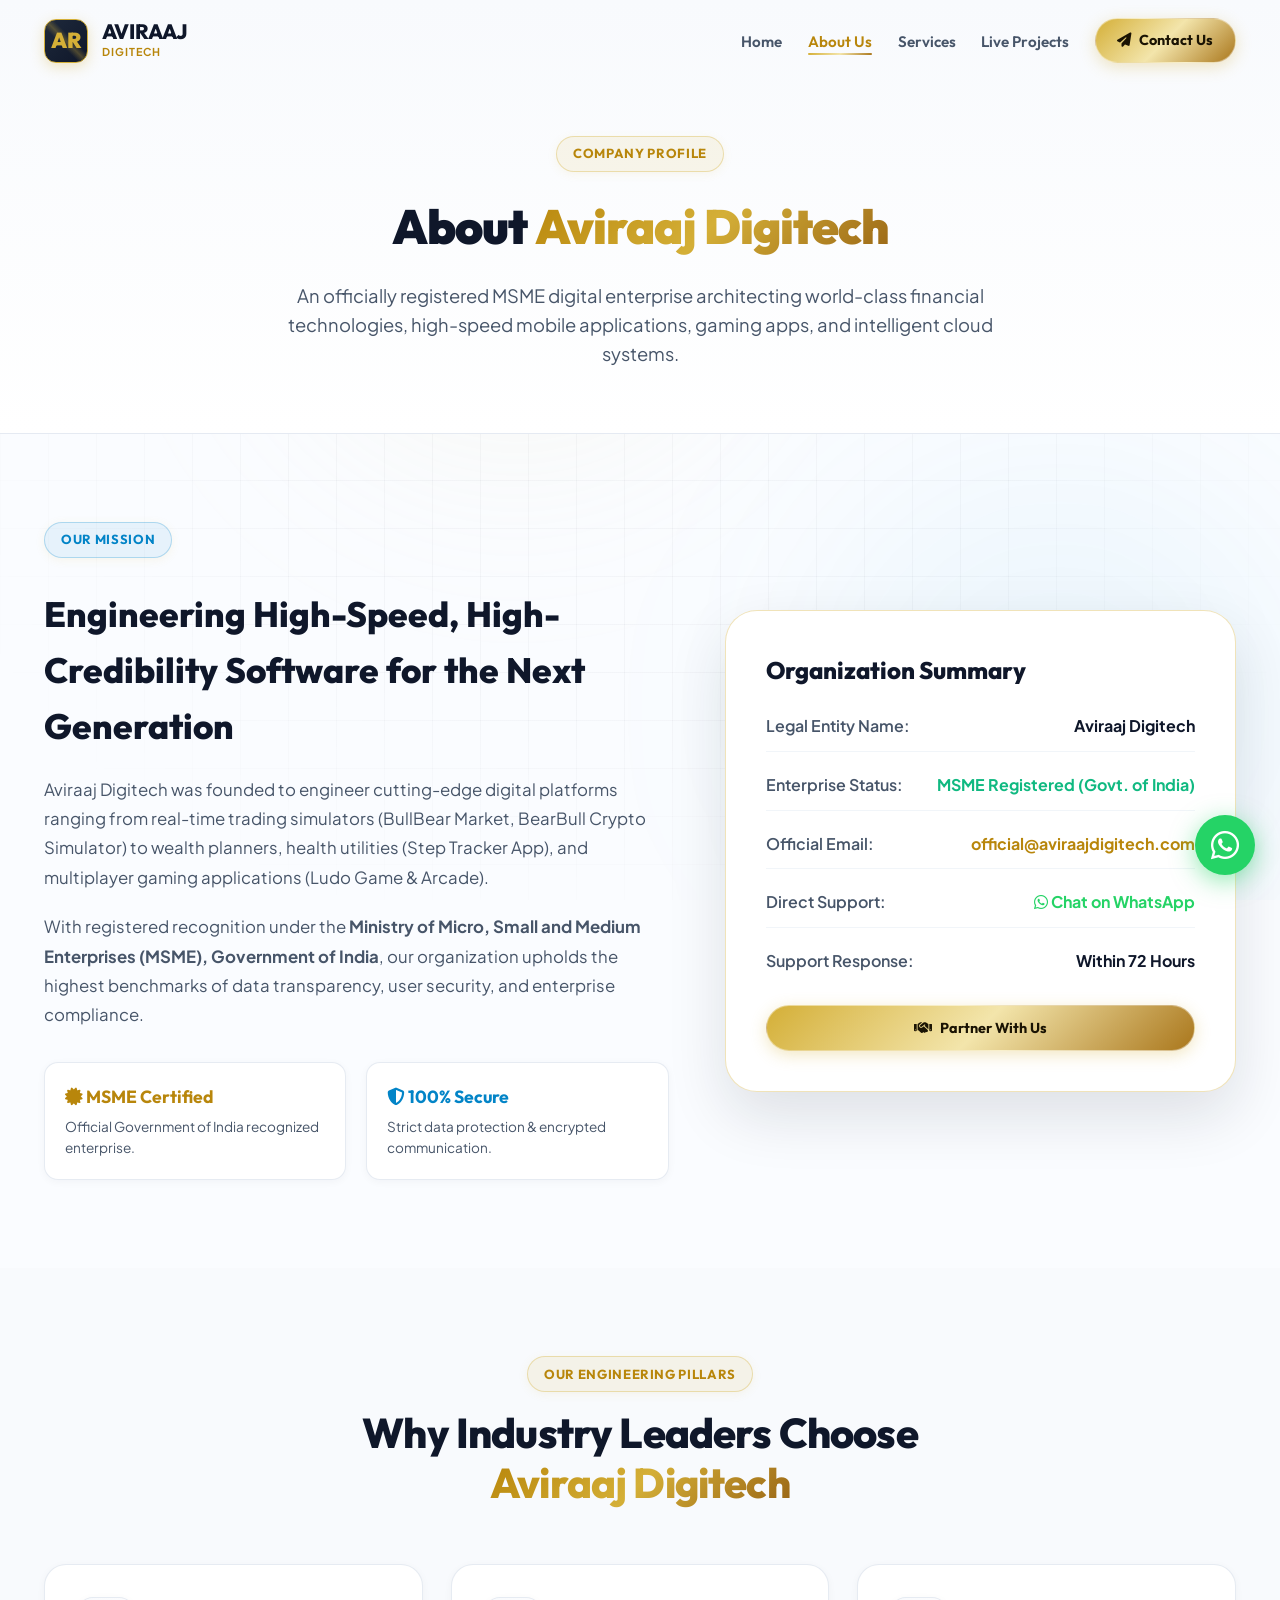
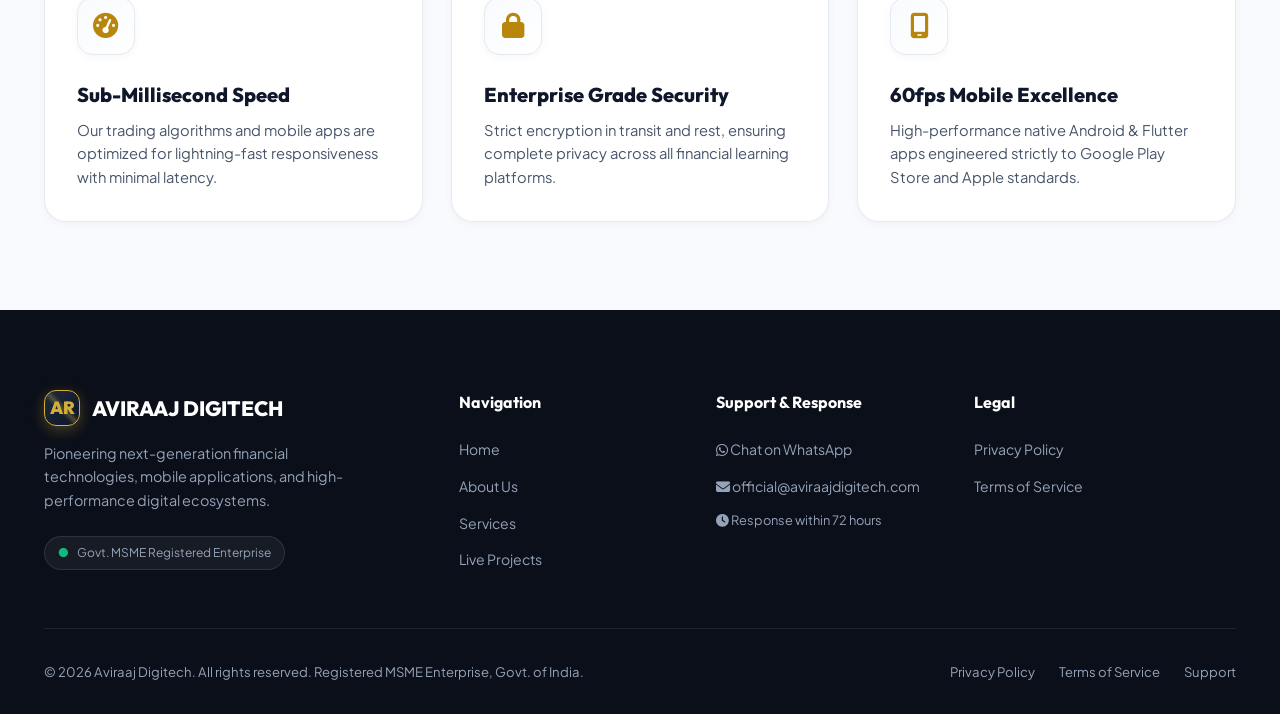
==== commit 0333e838: "Update ecosystem with BearBull Crypto Simulator, pipeline apps, 72h response time notice, and clean " ====
--- a/about.html
+++ b/about.html
@@ -4,7 +4,7 @@
   <meta charset="UTF-8">
   <meta name="viewport" content="width=device-width, initial-scale=1.0">
   <title>About Us | Aviraaj Digitech — MSME Registered Enterprise</title>
-  <meta name="description" content="Learn about Aviraaj Digitech, an MSME registered digital technologies company engineering modern FinTech platforms, Android/iOS mobile apps, and scalable web software.">
+  <meta name="description" content="Learn about Aviraaj Digitech, an MSME registered digital technologies company engineering modern FinTech platforms, Android/iOS mobile apps, and gaming systems.">
   <meta name="robots" content="index, follow">
   <link rel="canonical" href="https://aviraajdigitech.com/about.html">
 
@@ -58,7 +58,7 @@
         <span class="badge-tag">Company Profile</span>
         <h1 class="page-hero-title">About <span class="text-gold-gradient">Aviraaj Digitech</span></h1>
         <p class="page-hero-subtitle">
-          An officially registered MSME digital enterprise architecting world-class financial technologies, high-speed mobile applications, and intelligent cloud systems.
+          An officially registered MSME digital enterprise architecting world-class financial technologies, high-speed mobile applications, gaming apps, and intelligent cloud systems.
         </p>
       </div>
     </section>
@@ -73,7 +73,7 @@
               Engineering High-Speed, High-Credibility Software for the Next Generation
             </h2>
             <p style="color:var(--text-muted); font-size:1.05rem; line-height:1.75; margin-bottom:1.25rem;">
-              Aviraaj Digitech was founded to bridge the gap between complex financial market systems and intuitive digital user experiences. We specialize in building real-time market simulators, quantitative tools, wealth planning utilities, and scalable mobile apps capable of handling high concurrency.
+              Aviraaj Digitech was founded to engineer cutting-edge digital platforms ranging from real-time trading simulators (BullBear Market, BearBull Crypto Simulator) to wealth planners, health utilities (Step Tracker App), and multiplayer gaming applications (Ludo Game & Arcade).
             </p>
             <p style="color:var(--text-muted); font-size:1.05rem; line-height:1.75; margin-bottom:2rem;">
               With registered recognition under the <strong>Ministry of Micro, Small and Medium Enterprises (MSME), Government of India</strong>, our organization upholds the highest benchmarks of data transparency, user security, and enterprise compliance.
@@ -111,12 +111,12 @@
                   <span style="font-weight:700; color:var(--primary-gold-dark);">official@aviraajdigitech.com</span>
                 </div>
                 <div style="display:flex; justify-content:space-between; border-bottom:1px solid var(--bg-subtle); padding-bottom:0.75rem;">
-                  <span style="font-weight:600; color:var(--text-muted);">Direct Helpline:</span>
-                  <span style="font-weight:700; color:var(--text-dark);">+91 8410625142</span>
+                  <span style="font-weight:600; color:var(--text-muted);">Direct Support:</span>
+                  <a href="https://wa.me/918410625142" target="_blank" rel="noopener noreferrer" style="font-weight:700; color:#25D366; text-decoration:none;"><i class="fab fa-whatsapp"></i> Chat on WhatsApp</a>
                 </div>
                 <div style="display:flex; justify-content:space-between;">
-                  <span style="font-weight:600; color:var(--text-muted);">Key Product Portfolio:</span>
-                  <span style="font-weight:700; color:var(--text-dark);">BullBearMarket.in, Wealth Planner Pro</span>
+                  <span style="font-weight:600; color:var(--text-muted);">Support Response:</span>
+                  <span style="font-weight:700; color:var(--text-dark);">Within 72 Hours</span>
                 </div>
               </div>
 
@@ -187,11 +187,11 @@
         </div>
 
         <div class="footer-col">
-          <h4>Contact & WhatsApp</h4>
+          <h4>Support & Response</h4>
           <ul class="footer-links">
-            <li class="footer-link"><a href="https://wa.me/918410625142" target="_blank" rel="noopener noreferrer"><i class="fab fa-whatsapp"></i> +91 8410625142</a></li>
+            <li class="footer-link"><a href="https://wa.me/918410625142?text=Hello%20Aviraaj%20Digitech%2C%20I%20have%20an%20inquiry." target="_blank" rel="noopener noreferrer"><i class="fab fa-whatsapp"></i> Chat on WhatsApp</a></li>
             <li class="footer-link"><a href="mailto:official@aviraajdigitech.com"><i class="fas fa-envelope"></i> official@aviraajdigitech.com</a></li>
-            <li class="footer-link"><a href="contact.html">Send Inquiry</a></li>
+            <li class="footer-link" style="color:#94A3B8; font-size:0.8rem;"><i class="fas fa-clock"></i> Response within 72 hours</li>
           </ul>
         </div>
 
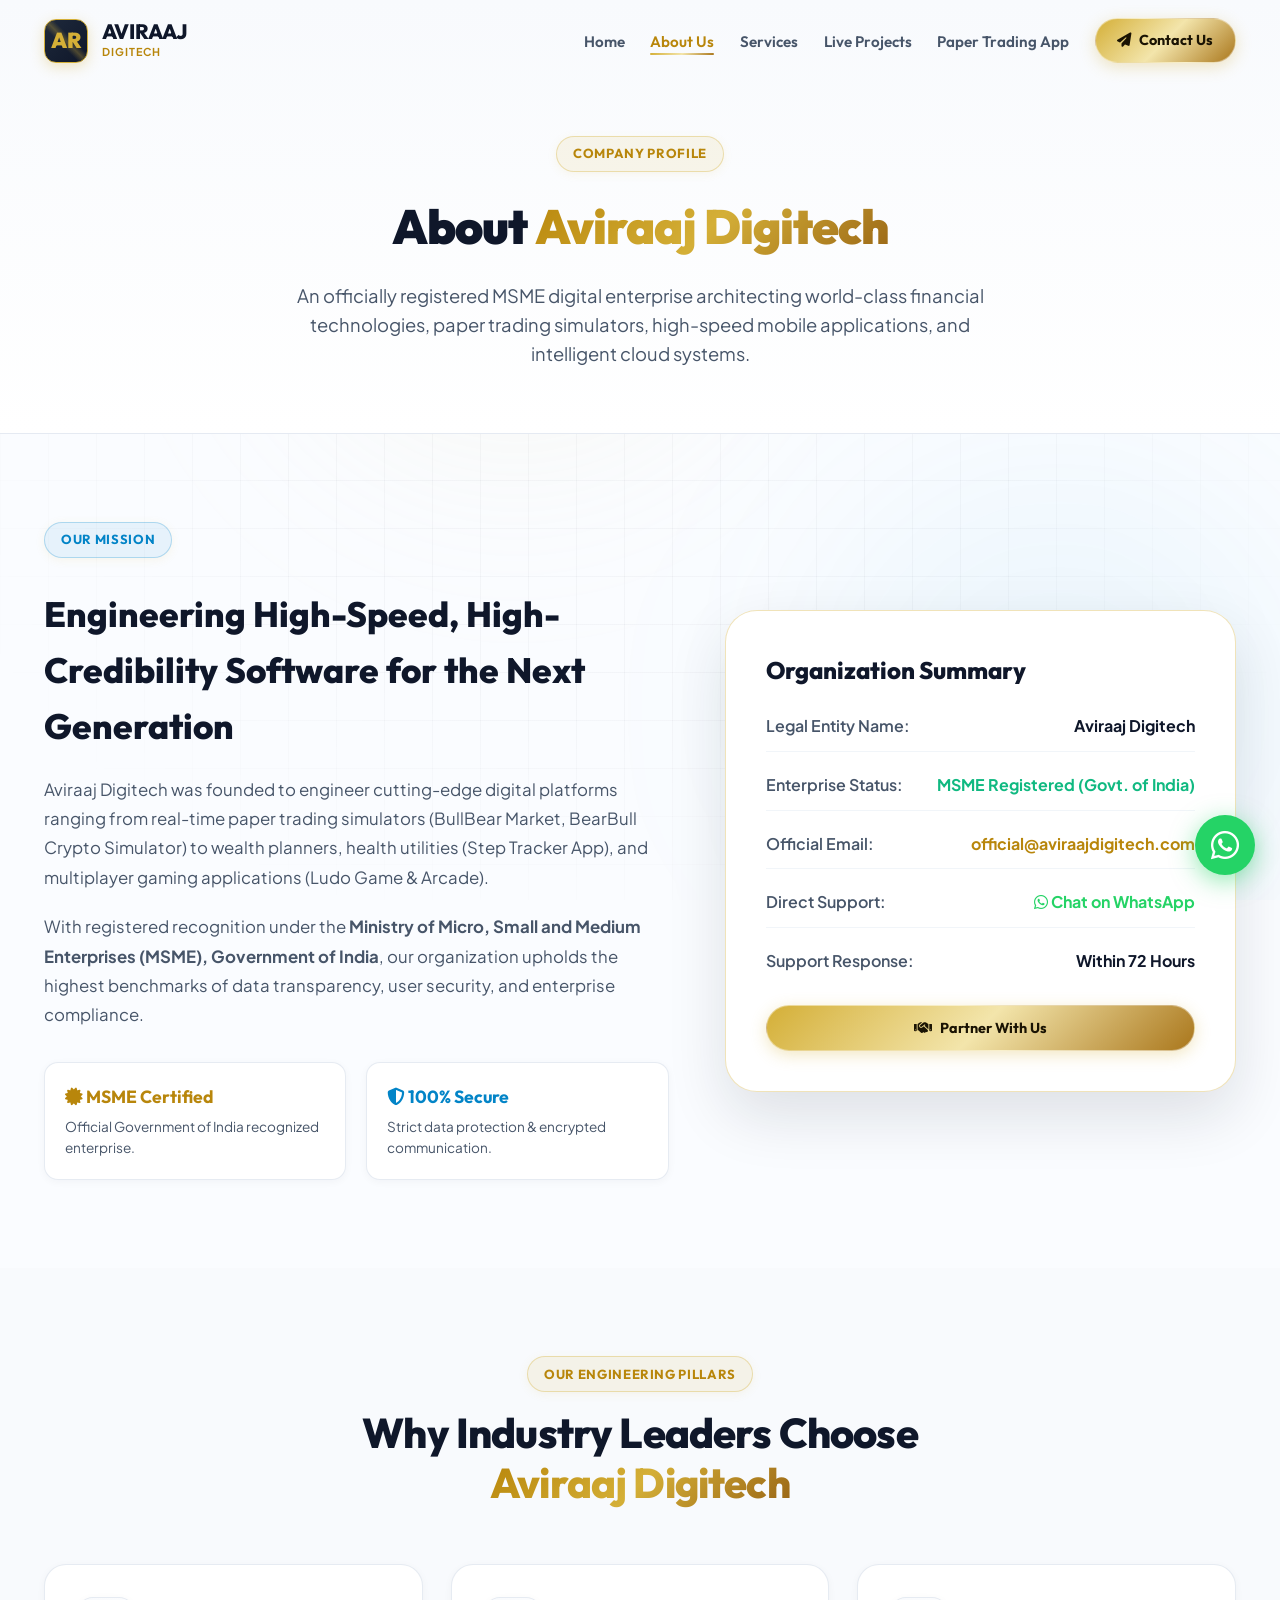
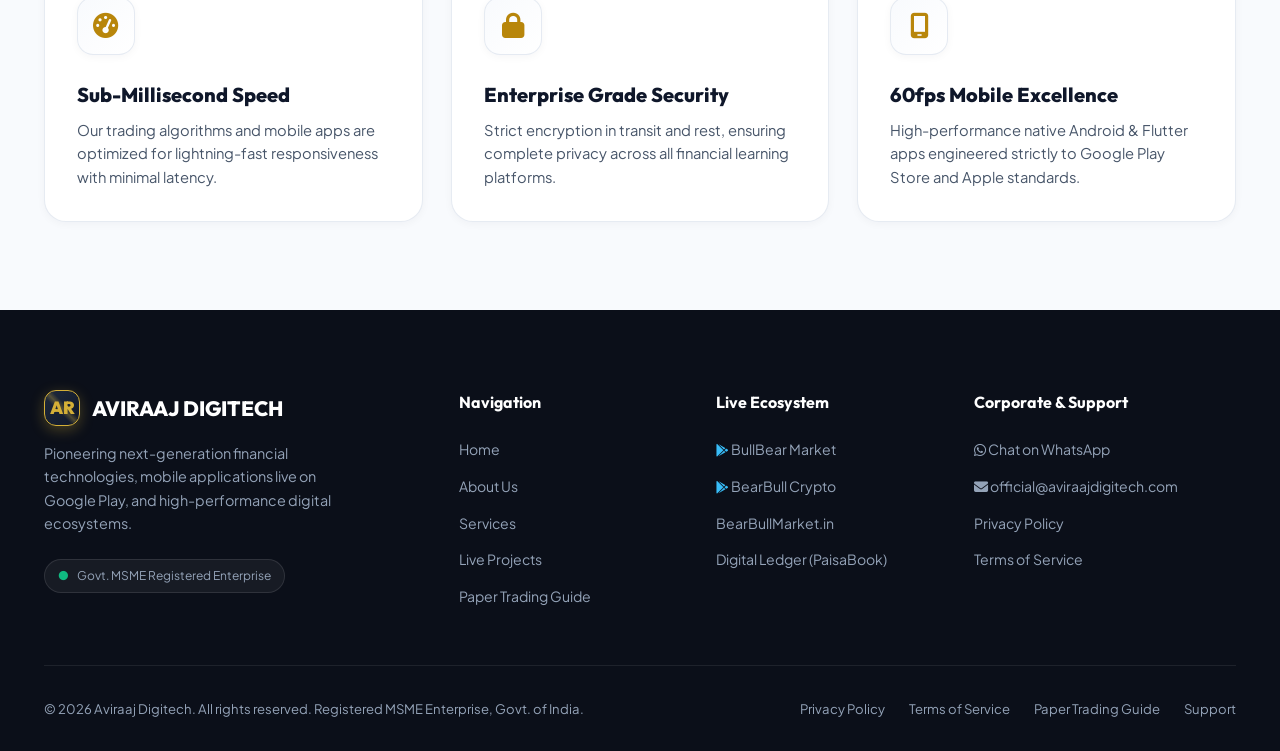
==== commit 35621cce: "Add SEO-optimized BullBear Market Paper Trading App deep-dive guide, Schema markup, and interlinking" ====
--- a/about.html
+++ b/about.html
@@ -4,7 +4,7 @@
   <meta charset="UTF-8">
   <meta name="viewport" content="width=device-width, initial-scale=1.0">
   <title>About Us | Aviraaj Digitech — MSME Registered Enterprise</title>
-  <meta name="description" content="Learn about Aviraaj Digitech, an MSME registered digital technologies company engineering modern FinTech platforms, Android/iOS mobile apps, and gaming systems.">
+  <meta name="description" content="Learn about Aviraaj Digitech, an MSME registered digital technologies company engineering modern FinTech platforms, Android/iOS mobile apps, and paper trading gaming systems.">
   <meta name="robots" content="index, follow">
   <link rel="canonical" href="https://aviraajdigitech.com/about.html">
 
@@ -41,6 +41,7 @@
           <li><a href="about.html" class="nav-link active">About Us</a></li>
           <li><a href="services.html" class="nav-link">Services</a></li>
           <li><a href="projects.html" class="nav-link">Live Projects</a></li>
+          <li><a href="paper-trading.html" class="nav-link">Paper Trading App</a></li>
           <li><a href="contact.html" class="nav-cta-btn"><i class="fas fa-paper-plane"></i> Contact Us</a></li>
         </ul>
 
@@ -58,7 +59,7 @@
         <span class="badge-tag">Company Profile</span>
         <h1 class="page-hero-title">About <span class="text-gold-gradient">Aviraaj Digitech</span></h1>
         <p class="page-hero-subtitle">
-          An officially registered MSME digital enterprise architecting world-class financial technologies, high-speed mobile applications, gaming apps, and intelligent cloud systems.
+          An officially registered MSME digital enterprise architecting world-class financial technologies, paper trading simulators, high-speed mobile applications, and intelligent cloud systems.
         </p>
       </div>
     </section>
@@ -73,7 +74,7 @@
               Engineering High-Speed, High-Credibility Software for the Next Generation
             </h2>
             <p style="color:var(--text-muted); font-size:1.05rem; line-height:1.75; margin-bottom:1.25rem;">
-              Aviraaj Digitech was founded to engineer cutting-edge digital platforms ranging from real-time trading simulators (BullBear Market, BearBull Crypto Simulator) to wealth planners, health utilities (Step Tracker App), and multiplayer gaming applications (Ludo Game & Arcade).
+              Aviraaj Digitech was founded to engineer cutting-edge digital platforms ranging from real-time paper trading simulators (BullBear Market, BearBull Crypto Simulator) to wealth planners, health utilities (Step Tracker App), and multiplayer gaming applications (Ludo Game & Arcade).
             </p>
             <p style="color:var(--text-muted); font-size:1.05rem; line-height:1.75; margin-bottom:2rem;">
               With registered recognition under the <strong>Ministry of Micro, Small and Medium Enterprises (MSME), Government of India</strong>, our organization upholds the highest benchmarks of data transparency, user security, and enterprise compliance.
@@ -170,7 +171,7 @@
             <div class="brand-icon-box" style="width:36px; height:36px; font-size:1.1rem;">AR</div>
             <h3 style="margin:0; font-size:1.3rem;">AVIRAAJ DIGITECH</h3>
           </div>
-          <p>Pioneering next-generation financial technologies, mobile applications, and high-performance digital ecosystems.</p>
+          <p>Pioneering next-generation financial technologies, mobile applications live on Google Play, and high-performance digital ecosystems.</p>
           <div style="display:inline-flex; align-items:center; gap:0.5rem; background:rgba(255,255,255,0.05); padding:0.4rem 0.8rem; border-radius:20px; font-size:0.75rem; border:1px solid rgba(255,255,255,0.1);">
             <span style="color:#10B981;">●</span> Govt. MSME Registered Enterprise
           </div>
@@ -183,21 +184,25 @@
             <li class="footer-link"><a href="about.html">About Us</a></li>
             <li class="footer-link"><a href="services.html">Services</a></li>
             <li class="footer-link"><a href="projects.html">Live Projects</a></li>
+            <li class="footer-link"><a href="paper-trading.html">Paper Trading Guide</a></li>
           </ul>
         </div>
 
         <div class="footer-col">
-          <h4>Support & Response</h4>
+          <h4>Live Ecosystem</h4>
+          <ul class="footer-links">
+            <li class="footer-link"><a href="https://bullbearmarket.in" target="_blank" rel="noopener noreferrer"><i class="fab fa-google-play" style="color:#38BDF8; font-size:0.8rem;"></i> BullBear Market</a></li>
+            <li class="footer-link"><a href="https://bearbullmarket.in" target="_blank" rel="noopener noreferrer"><i class="fab fa-google-play" style="color:#38BDF8; font-size:0.8rem;"></i> BearBull Crypto</a></li>
+            <li class="footer-link"><a href="https://bearbullmarket.in" target="_blank" rel="noopener noreferrer">BearBullMarket.in</a></li>
+            <li class="footer-link"><a href="projects.html">Digital Ledger (PaisaBook)</a></li>
+          </ul>
+        </div>
+
+        <div class="footer-col">
+          <h4>Corporate & Support</h4>
           <ul class="footer-links">
             <li class="footer-link"><a href="https://wa.me/918410625142?text=Hello%20Aviraaj%20Digitech%2C%20I%20have%20an%20inquiry." target="_blank" rel="noopener noreferrer"><i class="fab fa-whatsapp"></i> Chat on WhatsApp</a></li>
             <li class="footer-link"><a href="mailto:official@aviraajdigitech.com"><i class="fas fa-envelope"></i> official@aviraajdigitech.com</a></li>
-            <li class="footer-link" style="color:#94A3B8; font-size:0.8rem;"><i class="fas fa-clock"></i> Response within 72 hours</li>
-          </ul>
-        </div>
-
-        <div class="footer-col">
-          <h4>Legal</h4>
-          <ul class="footer-links">
             <li class="footer-link"><a href="privacy.html">Privacy Policy</a></li>
             <li class="footer-link"><a href="terms.html">Terms of Service</a></li>
           </ul>
@@ -209,6 +214,7 @@
         <div class="footer-legal-links">
           <a href="privacy.html">Privacy Policy</a>
           <a href="terms.html">Terms of Service</a>
+          <a href="paper-trading.html">Paper Trading Guide</a>
           <a href="contact.html">Support</a>
         </div>
       </div>
--- a/css/style.css
+++ b/css/style.css
@@ -178,6 +178,21 @@
   color: var(--fintech-green);
 }
 
+.badge-playstore-live {
+  display: inline-flex;
+  align-items: center;
+  gap: 0.4rem;
+  padding: 0.35rem 0.85rem;
+  background: rgba(2, 132, 199, 0.1);
+  border: 1px solid rgba(2, 132, 199, 0.3);
+  color: var(--tech-blue);
+  border-radius: var(--radius-full);
+  font-size: 0.75rem;
+  font-weight: 700;
+  text-transform: uppercase;
+  letter-spacing: 0.03em;
+}
+
 .section-title {
   font-family: var(--font-heading);
   font-size: 2.6rem;
@@ -238,7 +253,7 @@
   padding: 0 1.5rem;
 }
 
-/* Brand Logo with 3D Monogram & Correct Double-A */
+/* Brand Logo */
 .brand-logo {
   display: flex;
   align-items: center;
@@ -509,6 +524,56 @@
 .btn-primary-3d:hover {
   transform: translateY(-3px) scale(1.02);
   box-shadow: 0 12px 35px rgba(212, 175, 55, 0.5);
+}
+
+/* Professional Google Play Store Button */
+.btn-playstore {
+  display: inline-flex;
+  align-items: center;
+  gap: 0.75rem;
+  padding: 0.55rem 1.35rem;
+  background: #0F172A;
+  color: #FFFFFF;
+  border-radius: var(--radius-md);
+  text-decoration: none;
+  border: 1px solid rgba(255, 255, 255, 0.15);
+  box-shadow: 0 4px 14px rgba(0, 0, 0, 0.15);
+  transition: var(--transition);
+}
+
+.btn-playstore:hover {
+  background: #1E293B;
+  transform: translateY(-2px);
+  border-color: var(--primary-gold);
+  box-shadow: 0 6px 20px rgba(0, 0, 0, 0.25);
+  color: #FFFFFF;
+}
+
+.btn-playstore i {
+  font-size: 1.4rem;
+  color: #38BDF8;
+}
+
+.btn-playstore-text {
+  display: flex;
+  flex-direction: column;
+  line-height: 1.1;
+  text-align: left;
+}
+
+.btn-playstore-text .small {
+  font-size: 0.65rem;
+  font-weight: 600;
+  letter-spacing: 0.05em;
+  color: #94A3B8;
+  text-transform: uppercase;
+}
+
+.btn-playstore-text .big {
+  font-family: var(--font-heading);
+  font-size: 0.95rem;
+  font-weight: 800;
+  color: #FFFFFF;
 }
 
 .btn-whatsapp-hero {
@@ -879,7 +944,7 @@
   50% { transform: translateY(-12px); }
 }
 
-/* REAL PROJECT SHOWCASE CARDS */
+/* REAL PROJECT SHOWCASE CARDS (Full Phone View, No Crop) */
 .showcase-grid-real {
   display: grid;
   grid-template-columns: repeat(2, 1fr);
@@ -905,24 +970,29 @@
 
 .project-img-wrapper {
   width: 100%;
-  height: 280px;
+  height: 420px;
   background: #0B0F19;
   position: relative;
   overflow: hidden;
   display: flex;
   align-items: center;
   justify-content: center;
+  padding: 1.5rem;
 }
 
 .project-img-wrapper img {
-  width: 100%;
+  max-width: 100%;
+  max-height: 100%;
+  width: auto;
   height: 100%;
-  object-fit: cover;
-  transition: transform 0.5s ease;
+  object-fit: contain;
+  border-radius: 18px;
+  box-shadow: 0 10px 25px rgba(0, 0, 0, 0.5);
+  transition: transform 0.4s ease;
 }
 
 .project-real-card:hover .project-img-wrapper img {
-  transform: scale(1.05);
+  transform: scale(1.03);
 }
 
 .project-real-body {
@@ -1295,6 +1365,7 @@
   .hero-title { font-size: 2.2rem; }
   .section-title { font-size: 2rem; }
   .page-hero-title { font-size: 2rem; }
+  .project-img-wrapper { height: 340px; }
   
   .mobile-toggle { display: block; }
   
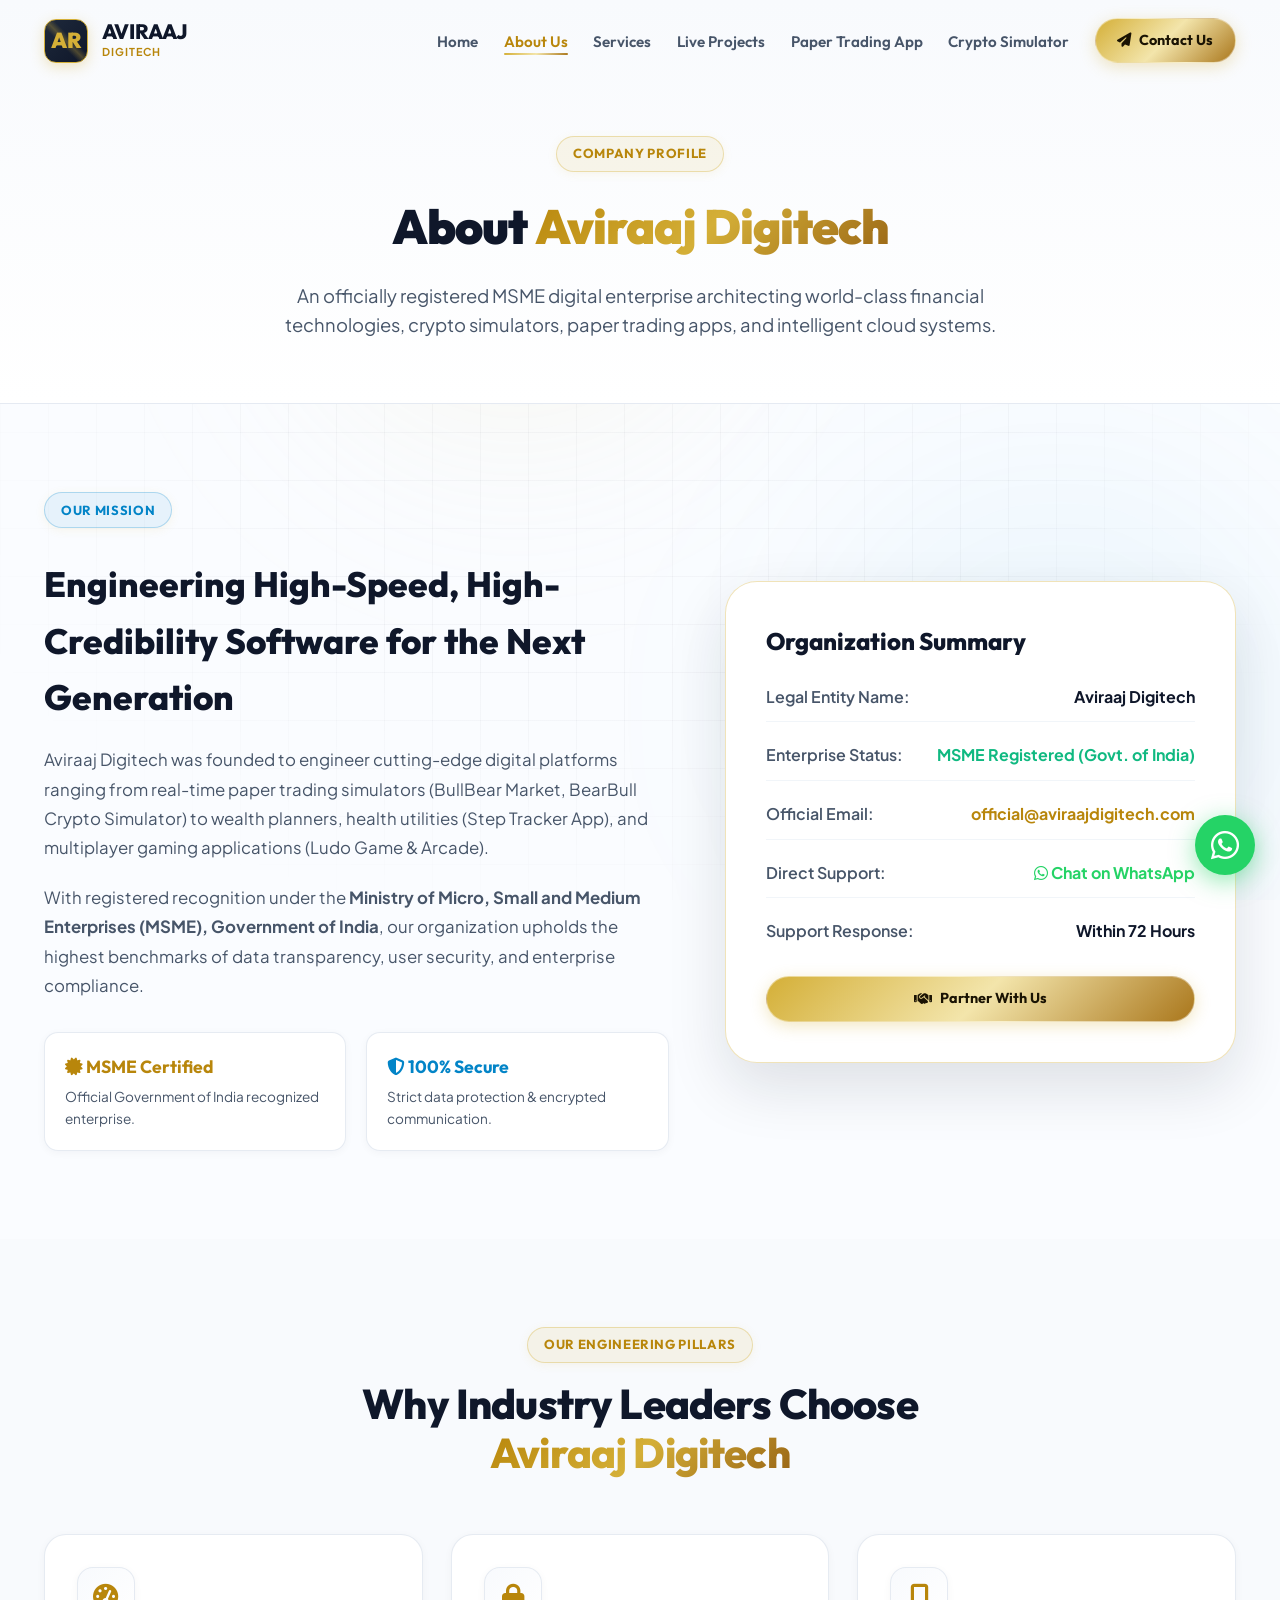
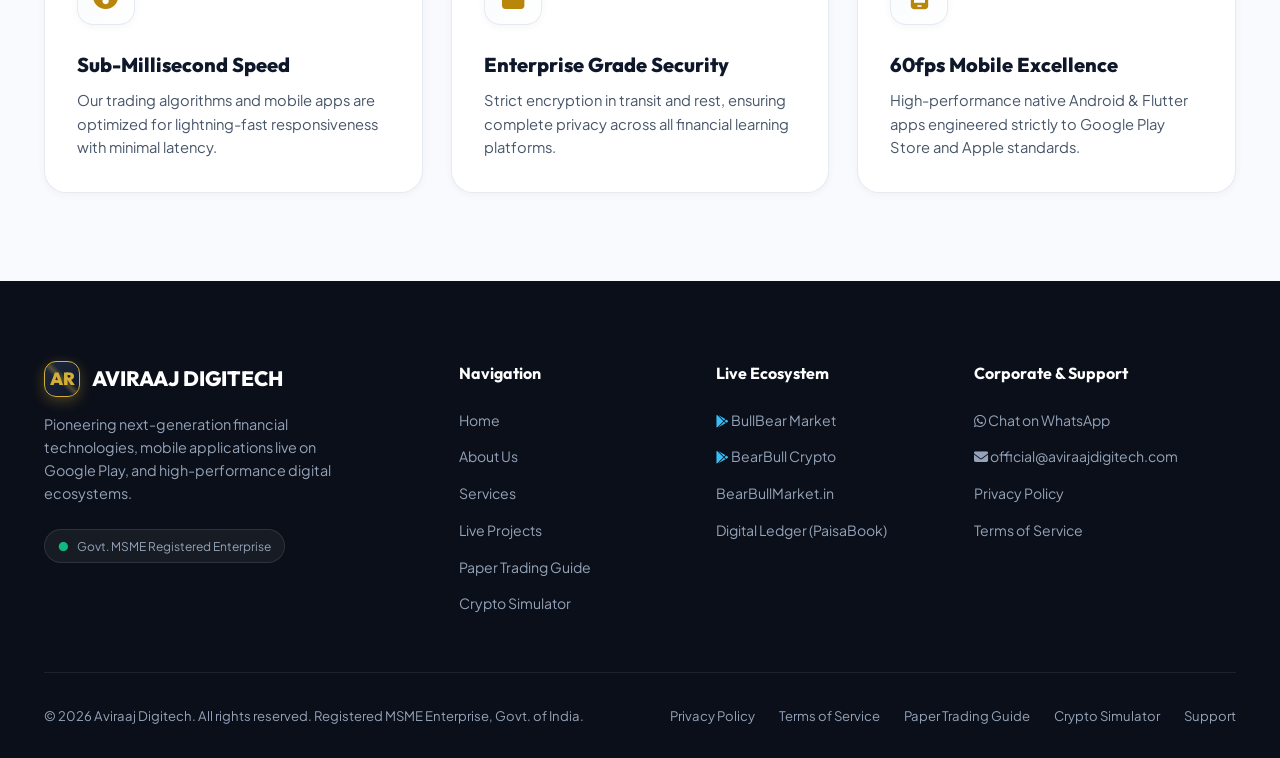
==== commit 61d3aa03: "Add SEO and GEO optimized BearBull Crypto Simulator deep-dive guide, Schema markup, and interlinking" ====
--- a/about.html
+++ b/about.html
@@ -4,7 +4,7 @@
   <meta charset="UTF-8">
   <meta name="viewport" content="width=device-width, initial-scale=1.0">
   <title>About Us | Aviraaj Digitech — MSME Registered Enterprise</title>
-  <meta name="description" content="Learn about Aviraaj Digitech, an MSME registered digital technologies company engineering modern FinTech platforms, Android/iOS mobile apps, and paper trading gaming systems.">
+  <meta name="description" content="Learn about Aviraaj Digitech, an MSME registered digital technologies company engineering modern FinTech platforms, Android/iOS mobile apps, crypto simulators, and paper trading systems.">
   <meta name="robots" content="index, follow">
   <link rel="canonical" href="https://aviraajdigitech.com/about.html">
 
@@ -42,6 +42,7 @@
           <li><a href="services.html" class="nav-link">Services</a></li>
           <li><a href="projects.html" class="nav-link">Live Projects</a></li>
           <li><a href="paper-trading.html" class="nav-link">Paper Trading App</a></li>
+          <li><a href="crypto-simulator.html" class="nav-link">Crypto Simulator</a></li>
           <li><a href="contact.html" class="nav-cta-btn"><i class="fas fa-paper-plane"></i> Contact Us</a></li>
         </ul>
 
@@ -59,7 +60,7 @@
         <span class="badge-tag">Company Profile</span>
         <h1 class="page-hero-title">About <span class="text-gold-gradient">Aviraaj Digitech</span></h1>
         <p class="page-hero-subtitle">
-          An officially registered MSME digital enterprise architecting world-class financial technologies, paper trading simulators, high-speed mobile applications, and intelligent cloud systems.
+          An officially registered MSME digital enterprise architecting world-class financial technologies, crypto simulators, paper trading apps, and intelligent cloud systems.
         </p>
       </div>
     </section>
@@ -185,6 +186,7 @@
             <li class="footer-link"><a href="services.html">Services</a></li>
             <li class="footer-link"><a href="projects.html">Live Projects</a></li>
             <li class="footer-link"><a href="paper-trading.html">Paper Trading Guide</a></li>
+            <li class="footer-link"><a href="crypto-simulator.html">Crypto Simulator</a></li>
           </ul>
         </div>
 
@@ -215,6 +217,7 @@
           <a href="privacy.html">Privacy Policy</a>
           <a href="terms.html">Terms of Service</a>
           <a href="paper-trading.html">Paper Trading Guide</a>
+          <a href="crypto-simulator.html">Crypto Simulator</a>
           <a href="contact.html">Support</a>
         </div>
       </div>
